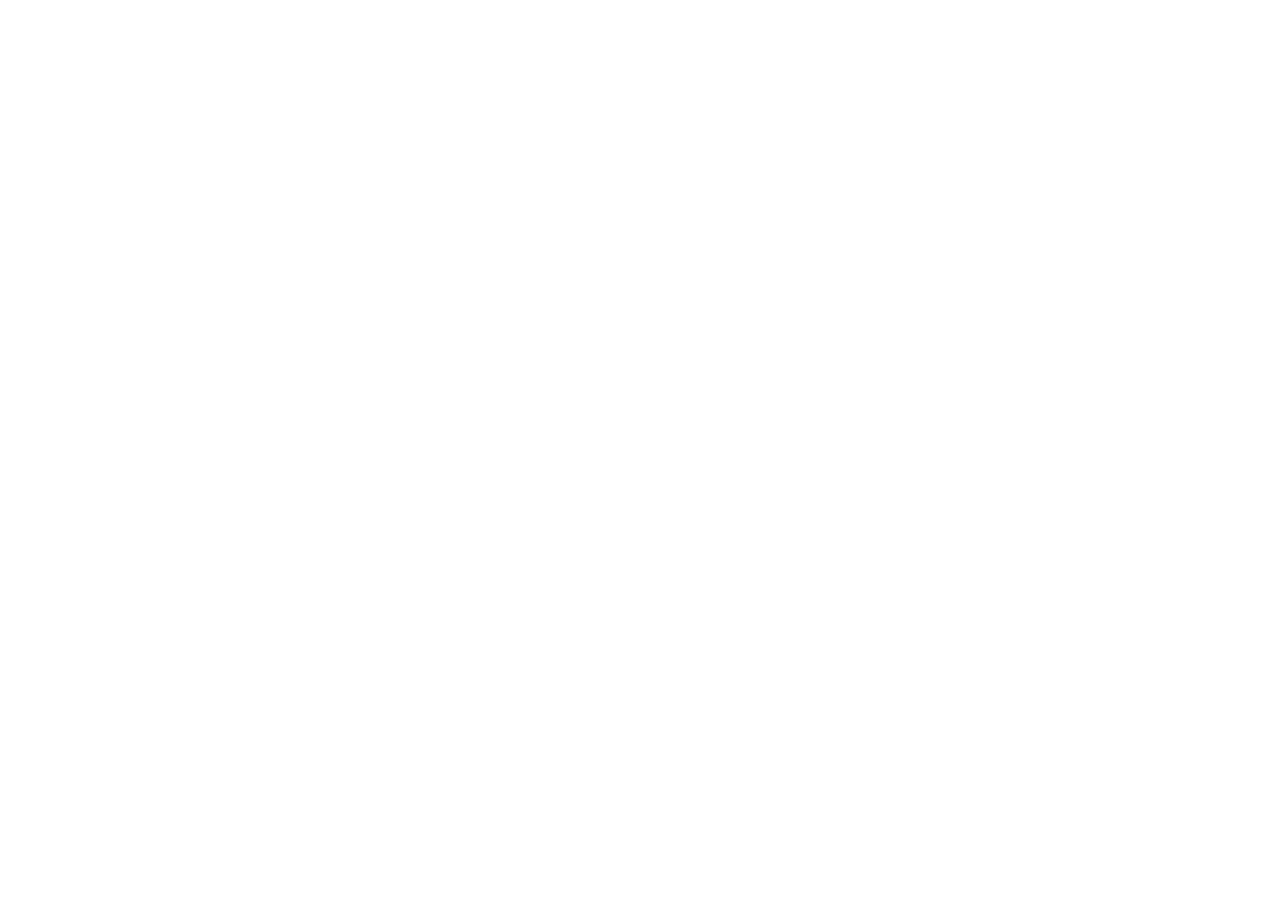
==== pages/about.html @ f2bf4877 "add links to sections" ====
<!DOCTYPE html>
<html lang="en">

<head>
    <meta charset="UTF-8">
    <meta name="viewport" content="width=device-width, initial-scale=1.0">
    <title>about me</title>
    <link rel="stylesheet" href="../stylesheet.css">
    <link rel="preconnect" href="https://fonts.googleapis.com">
    <link rel="preconnect" href="https://fonts.gstatic.com" crossorigin>
    <link href="https://fonts.googleapis.com/css2?family=Inter:ital,opsz,wght@0,14..32,100..900;1,14..32,100..900&display=swap" rel="stylesheet">
</head>

<body class="inter">

    <div class="left">
    </div>
    
    <div class="right">
        <img src="" alt="">
        <p></p>
    </div>

</body>

</html>
---- stylesheet.css ----
.inter {
  font-family: "Inter", serif;
}

html {
    height: 100dvh;
}

body {
    min-height: 100dvh;
    padding: 0px 24px;
    margin: 0px;
    display: flex;
    flex-direction: row;
    justify-content: center;
    align-items: center;
    flex-wrap: wrap;
}

h1 {
    font-size: 52px;
    padding: 0px;
    margin: 0px;
    margin-bottom: 16px;
}

ul {
    padding: 0px;
    margin: 0px;
}

li {
    list-style-type: none;
    padding: 0px;
    margin: 0px;
}

a {
    text-decoration: none;
}

a:visited {
    color: black;
}

a:hover {
    color: gray;
}

.left, .right  {
    width: 50dvh;
    margin: 24px 0px;
}

img {
    width: 50dvh;
    padding: 0px;
    margin: 0px;
}

p {
    padding: 0px;
    margin: 0px;
}
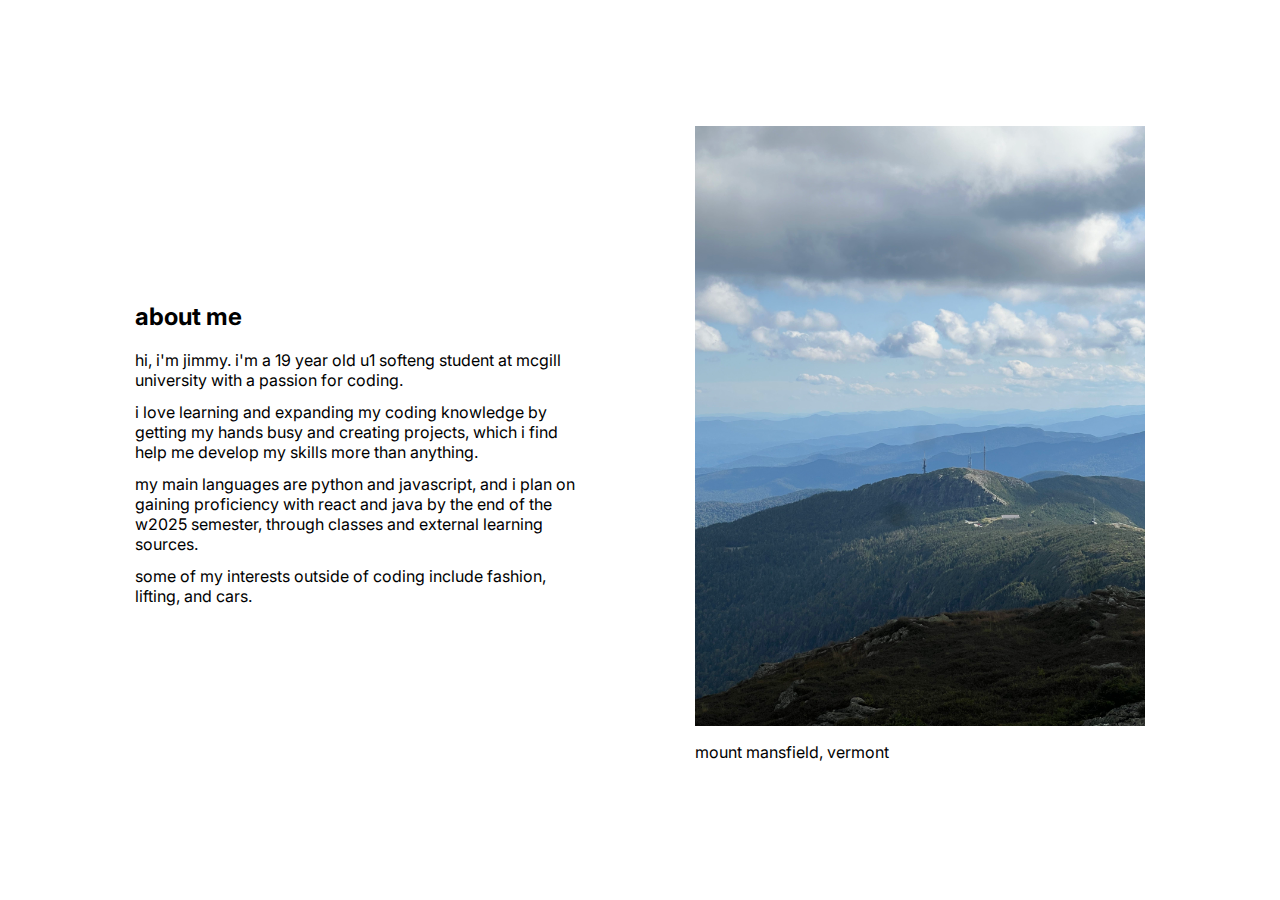
==== commit bedc77b2: "create about page" ====
--- a/pages/about.html
+++ b/pages/about.html
@@ -14,11 +14,22 @@
 <body class="inter">
 
     <div class="left">
+        <h2 class="about">about me</h2>
+        <p class="about">hi, i'm jimmy. i'm a 19 year old u1 softeng student at
+             mcgill university with a passion for coding.</p>
+        <p class="perso">i love learning and expanding my coding knowledge by 
+            getting my hands busy and creating projects, which i find help me 
+            develop my skills more than anything.</p>
+        <p class="learn">my main languages are python and javascript, and i 
+            plan on gaining proficiency with react and java by the end of the 
+            w2025 semester, through classes and external learning sources.</p>
+        <p class="interest">some of my interests outside of coding include 
+            fashion, lifting, and cars.</p>
     </div>
     
     <div class="right">
-        <img src="" alt="">
-        <p></p>
+        <img src="../images/IMG_5622.jpg" alt="hiking">
+        <p>mount mansfield, vermont</p>
     </div>
 
 </body>
--- a/stylesheet.css
+++ b/stylesheet.css
@@ -12,7 +12,7 @@
     margin: 0px;
     display: flex;
     flex-direction: row;
-    justify-content: center;
+    justify-content: space-evenly;
     align-items: center;
     flex-wrap: wrap;
 }
@@ -36,6 +36,7 @@
 }
 
 a {
+    color: black;
     text-decoration: none;
 }
 
@@ -60,5 +61,5 @@
 
 p {
     padding: 0px;
-    margin: 0px;
+    margin: 12px 0px;
 }